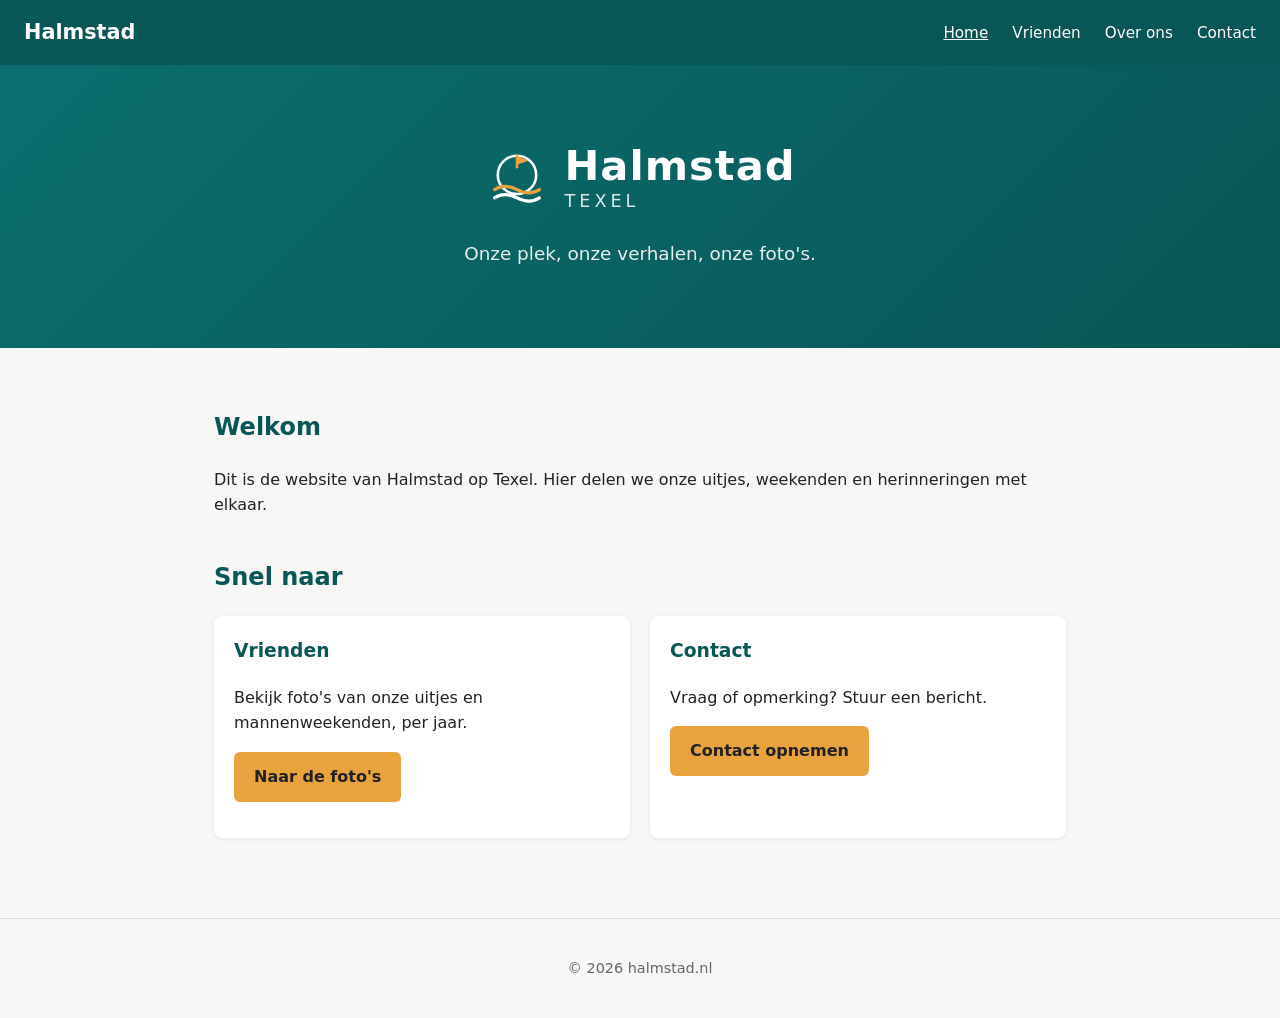
==== index.html @ b6048a02 "Eerste versie: Halmstad - Texel testsite" ====
<!DOCTYPE html>
<html lang="nl">
<head>
  <meta charset="UTF-8">
  <meta name="viewport" content="width=device-width, initial-scale=1.0">
  <title>Halmstad - Texel</title>
  <link rel="stylesheet" href="style.css">
</head>
<body>
  <nav>
    <a class="logo" href="index.html">Halmstad</a>
    <ul>
      <li><a class="actief" href="index.html">Home</a></li>
      <li><a href="vrienden.html">Vrienden</a></li>
      <li><a href="over.html">Over ons</a></li>
      <li><a href="contact.html">Contact</a></li>
    </ul>
  </nav>

  <header class="banner">
    <div class="logo-groot">
      <svg viewBox="0 0 100 100" fill="none" xmlns="http://www.w3.org/2000/svg">
        <circle cx="50" cy="42" r="30" stroke="white" stroke-width="4"/>
        <path d="M15 65 Q 30 55, 50 65 T 85 65" stroke="#e8a33d" stroke-width="5" stroke-linecap="round"/>
        <path d="M15 78 Q 30 68, 50 78 T 85 78" stroke="white" stroke-width="5" stroke-linecap="round"/>
        <line x1="50" y1="12" x2="50" y2="30" stroke="#e8a33d" stroke-width="4" stroke-linecap="round"/>
        <path d="M50 12 L 68 20 L 50 26 Z" fill="#e8a33d"/>
      </svg>
      <div class="logo-tekst">
        <div class="naam">Halmstad</div>
        <div class="plek">Texel</div>
      </div>
    </div>
    <p class="tagline">Onze plek, onze verhalen, onze foto's.</p>
  </header>

  <main>
    <section>
      <h2>Welkom</h2>
      <p>Dit is de website van Halmstad op Texel. Hier delen we onze uitjes, weekenden en herinneringen met elkaar.</p>
    </section>

    <section>
      <h2>Snel naar</h2>
      <div class="kaarten">
        <div class="kaart">
          <h3>Vrienden</h3>
          <p>Bekijk foto's van onze uitjes en mannenweekenden, per jaar.</p>
          <p><a class="knop" href="vrienden.html">Naar de foto's</a></p>
        </div>
        <div class="kaart">
          <h3>Contact</h3>
          <p>Vraag of opmerking? Stuur een bericht.</p>
          <p><a class="knop" href="contact.html">Contact opnemen</a></p>
        </div>
      </div>
    </section>
  </main>

  <footer>
    <p>&copy; 2026 halmstad.nl</p>
  </footer>

  <script src="script.js"></script>
</body>
</html>
---- style.css ----
:root {
  --kleur-hoofd: #0b6e6e;
  --kleur-hoofd-donker: #095656;
  --kleur-accent: #e8a33d;
  --kleur-achtergrond: #f7f7f5;
  --kleur-kaart: #ffffff;
  --kleur-tekst: #222;
  --kleur-tekst-licht: #666;
}

* {
  box-sizing: border-box;
}

body {
  margin: 0;
  font-family: system-ui, Arial, sans-serif;
  background: var(--kleur-achtergrond);
  color: var(--kleur-tekst);
  line-height: 1.6;
}

/* Navigatie */
nav {
  background: var(--kleur-hoofd-donker);
  padding: 1rem 1.5rem;
  display: flex;
  justify-content: space-between;
  align-items: center;
  flex-wrap: wrap;
}

nav .logo {
  color: white;
  font-weight: bold;
  font-size: 1.3rem;
  text-decoration: none;
}

nav ul {
  list-style: none;
  display: flex;
  gap: 1.5rem;
  margin: 0;
  padding: 0;
}

nav a {
  color: white;
  text-decoration: none;
  font-size: 0.95rem;
}

nav a:hover,
nav a.actief {
  text-decoration: underline;
}

/* Grote banner met logo op de homepage */
header.banner {
  background: linear-gradient(135deg, var(--kleur-hoofd), var(--kleur-hoofd-donker));
  color: white;
  padding: 5rem 1.5rem;
  text-align: center;
}

.logo-groot {
  display: inline-flex;
  align-items: center;
  gap: 1rem;
  margin-bottom: 1rem;
}

.logo-groot svg {
  width: 64px;
  height: 64px;
}

.logo-groot .logo-tekst {
  text-align: left;
}

.logo-groot .logo-tekst .naam {
  font-size: 2.6rem;
  font-weight: 800;
  letter-spacing: 1px;
  line-height: 1;
}

.logo-groot .logo-tekst .plek {
  font-size: 1.1rem;
  letter-spacing: 4px;
  opacity: 0.85;
  text-transform: uppercase;
}

header.banner p.tagline {
  margin: 0.5rem 0 0 0;
  font-size: 1.15rem;
  opacity: 0.9;
}

/* Kleinere hero voor overige pagina's */
header.hero {
  background: linear-gradient(135deg, var(--kleur-hoofd), var(--kleur-hoofd-donker));
  color: white;
  padding: 3.5rem 1.5rem;
  text-align: center;
}

header.hero h1 {
  margin: 0 0 0.5rem 0;
  font-size: 2.2rem;
}

header.hero p {
  margin: 0;
  font-size: 1.05rem;
  opacity: 0.9;
}

main {
  max-width: 900px;
  margin: 0 auto;
  padding: 2.5rem 1.5rem;
}

section {
  margin-bottom: 2.5rem;
}

h2 {
  color: var(--kleur-hoofd-donker);
}

.kaarten {
  display: grid;
  grid-template-columns: repeat(auto-fit, minmax(200px, 1fr));
  gap: 1.25rem;
}

.kaart {
  background: var(--kleur-kaart);
  border-radius: 8px;
  padding: 1.25rem;
  box-shadow: 0 1px 4px rgba(0, 0, 0, 0.08);
}

.kaart h3 {
  margin-top: 0;
  color: var(--kleur-hoofd-donker);
}

button,
.knop {
  background: var(--kleur-accent);
  color: #222;
  border: none;
  padding: 0.75rem 1.25rem;
  border-radius: 6px;
  font-size: 1rem;
  cursor: pointer;
  text-decoration: none;
  display: inline-block;
  font-weight: 600;
}

button:hover,
.knop:hover {
  opacity: 0.9;
}

form {
  display: flex;
  flex-direction: column;
  gap: 1rem;
  max-width: 450px;
}

label {
  font-weight: 600;
  font-size: 0.9rem;
}

input,
textarea {
  padding: 0.6rem;
  border: 1px solid #ccc;
  border-radius: 6px;
  font-family: inherit;
  font-size: 1rem;
}

footer {
  text-align: center;
  padding: 1.5rem;
  color: var(--kleur-tekst-licht);
  font-size: 0.9rem;
  border-top: 1px solid #e0e0e0;
}

/* Vriendenpagina: jaar- en uitje-indeling */
.jaar-blok {
  margin-bottom: 3rem;
}

.jaar-blok > h2 {
  border-bottom: 2px solid var(--kleur-accent);
  padding-bottom: 0.4rem;
}

.uitje-blok {
  margin-bottom: 2rem;
}

.uitje-blok h3 {
  margin-bottom: 0.75rem;
  color: var(--kleur-tekst);
}

.foto-grid {
  display: grid;
  grid-template-columns: repeat(auto-fill, minmax(140px, 1fr));
  gap: 0.75rem;
}

.foto-plaats {
  aspect-ratio: 1 / 1;
  border: 2px dashed #bbb;
  border-radius: 8px;
  display: flex;
  align-items: center;
  justify-content: center;
  text-align: center;
  color: #999;
  font-size: 0.85rem;
  padding: 0.5rem;
  background: #fafafa;
}

.uitleg-blok {
  background: #eef7f7;
  border-left: 4px solid var(--kleur-hoofd);
  padding: 1rem 1.25rem;
  border-radius: 6px;
  font-size: 0.95rem;
}

@media (max-width: 500px) {
  nav {
    flex-direction: column;
    gap: 0.75rem;
  }
  header.hero h1 {
    font-size: 1.8rem;
  }
  .logo-groot {
    flex-direction: column;
    text-align: center;
  }
  .logo-groot .logo-tekst {
    text-align: center;
  }
  .logo-groot .logo-tekst .naam {
    font-size: 2rem;
  }
}
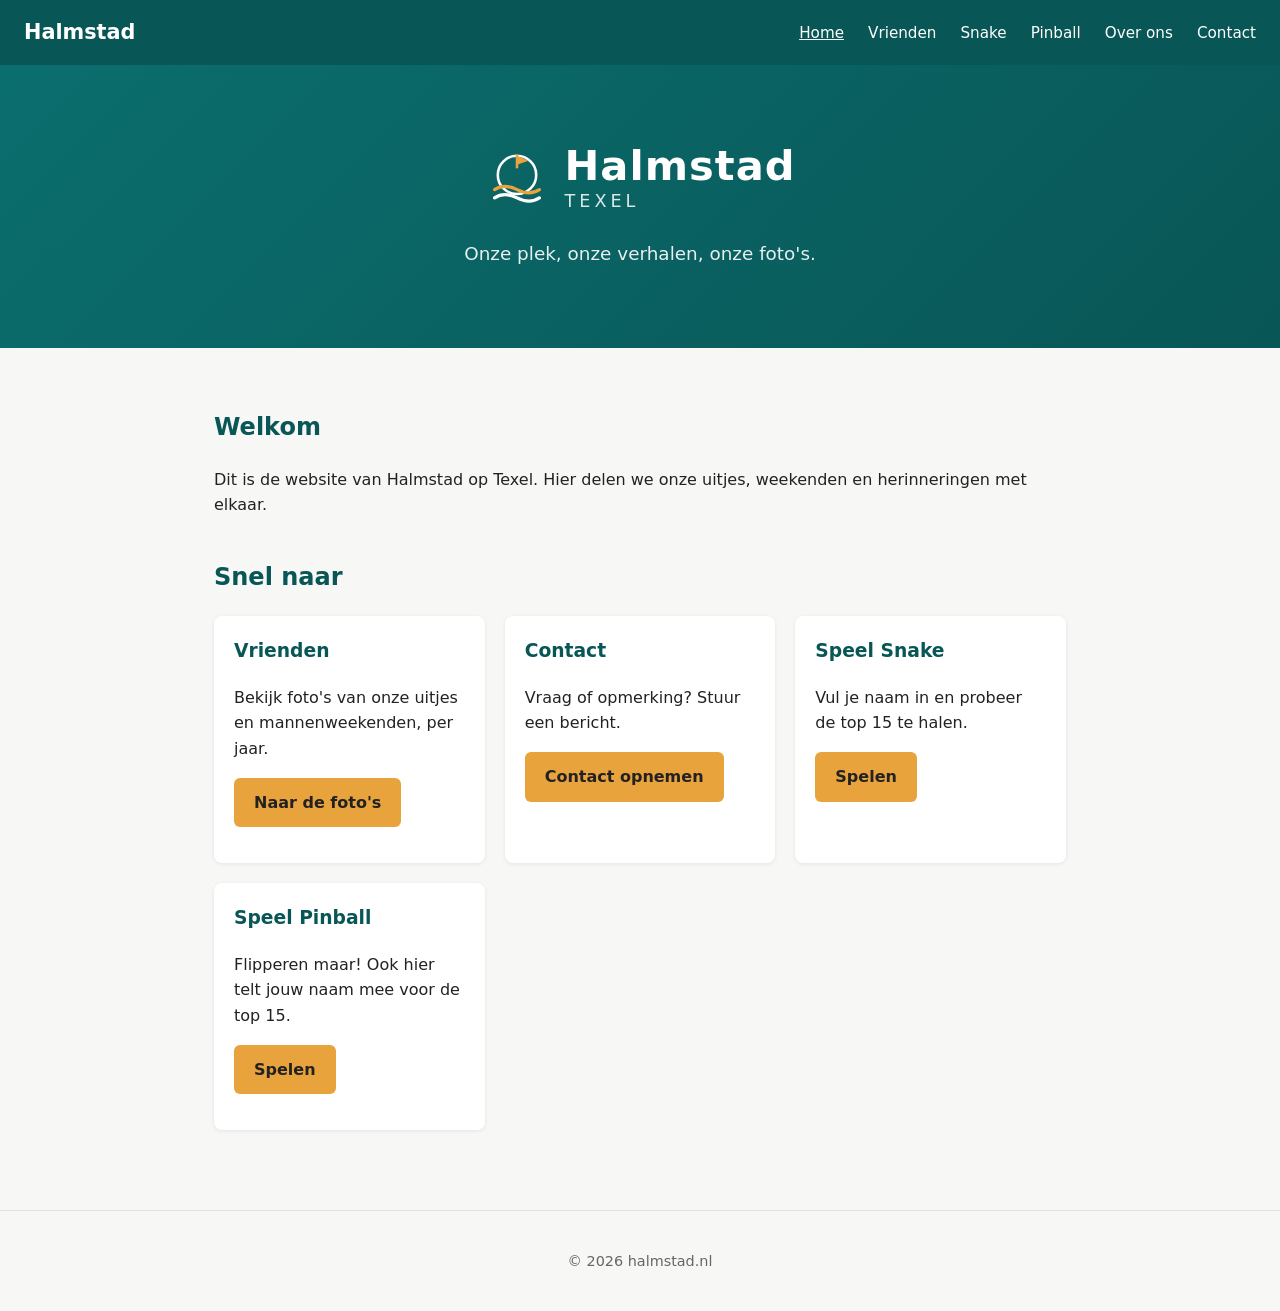
==== commit 6f86f5f2: "Snake en Pinball toegevoegd met naam-invoer en top 15 scorebord" ====
--- a/index.html
+++ b/index.html
@@ -12,6 +12,8 @@
     <ul>
       <li><a class="actief" href="index.html">Home</a></li>
       <li><a href="vrienden.html">Vrienden</a></li>
+      <li><a href="Snake/index.html">Snake</a></li>
+      <li><a href="Pinball/index.html">Pinball</a></li>
       <li><a href="over.html">Over ons</a></li>
       <li><a href="contact.html">Contact</a></li>
     </ul>
@@ -53,6 +55,16 @@
           <p>Vraag of opmerking? Stuur een bericht.</p>
           <p><a class="knop" href="contact.html">Contact opnemen</a></p>
         </div>
+        <div class="kaart">
+          <h3>Speel Snake</h3>
+          <p>Vul je naam in en probeer de top 15 te halen.</p>
+          <p><a class="knop" href="Snake/index.html">Spelen</a></p>
+        </div>
+        <div class="kaart">
+          <h3>Speel Pinball</h3>
+          <p>Flipperen maar! Ook hier telt jouw naam mee voor de top 15.</p>
+          <p><a class="knop" href="Pinball/index.html">Spelen</a></p>
+        </div>
       </div>
     </section>
   </main>
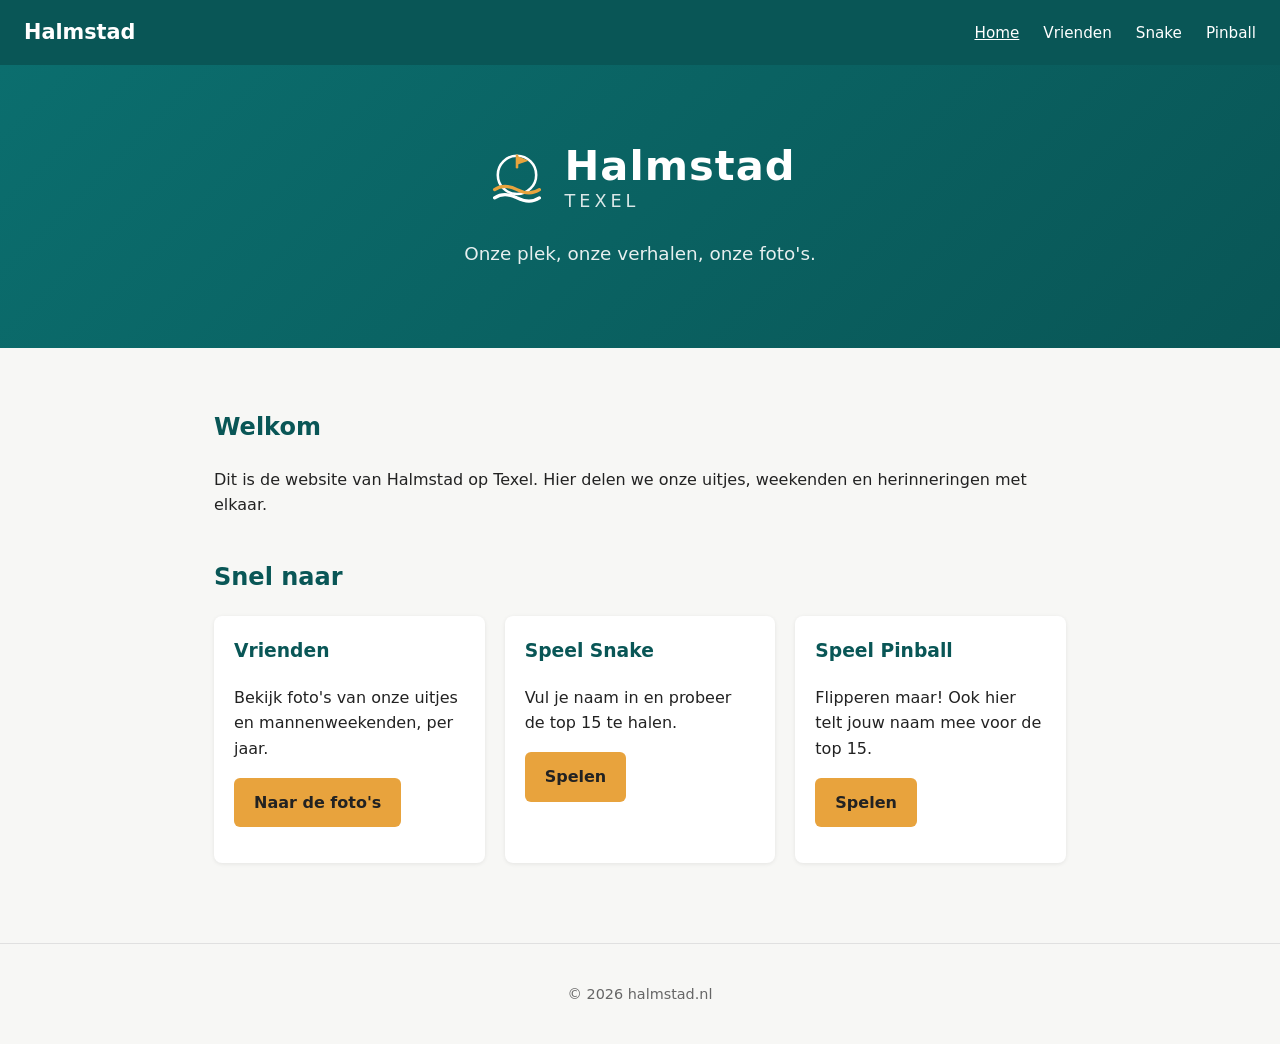
==== commit 787616d7: "Over ons en Contact niet meer zichtbaar in navigatie" ====
--- a/index.html
+++ b/index.html
@@ -14,8 +14,6 @@
       <li><a href="vrienden.html">Vrienden</a></li>
       <li><a href="Snake/index.html">Snake</a></li>
       <li><a href="Pinball/index.html">Pinball</a></li>
-      <li><a href="over.html">Over ons</a></li>
-      <li><a href="contact.html">Contact</a></li>
     </ul>
   </nav>
 
@@ -51,11 +49,6 @@
           <p><a class="knop" href="vrienden.html">Naar de foto's</a></p>
         </div>
         <div class="kaart">
-          <h3>Contact</h3>
-          <p>Vraag of opmerking? Stuur een bericht.</p>
-          <p><a class="knop" href="contact.html">Contact opnemen</a></p>
-        </div>
-        <div class="kaart">
           <h3>Speel Snake</h3>
           <p>Vul je naam in en probeer de top 15 te halen.</p>
           <p><a class="knop" href="Snake/index.html">Spelen</a></p>
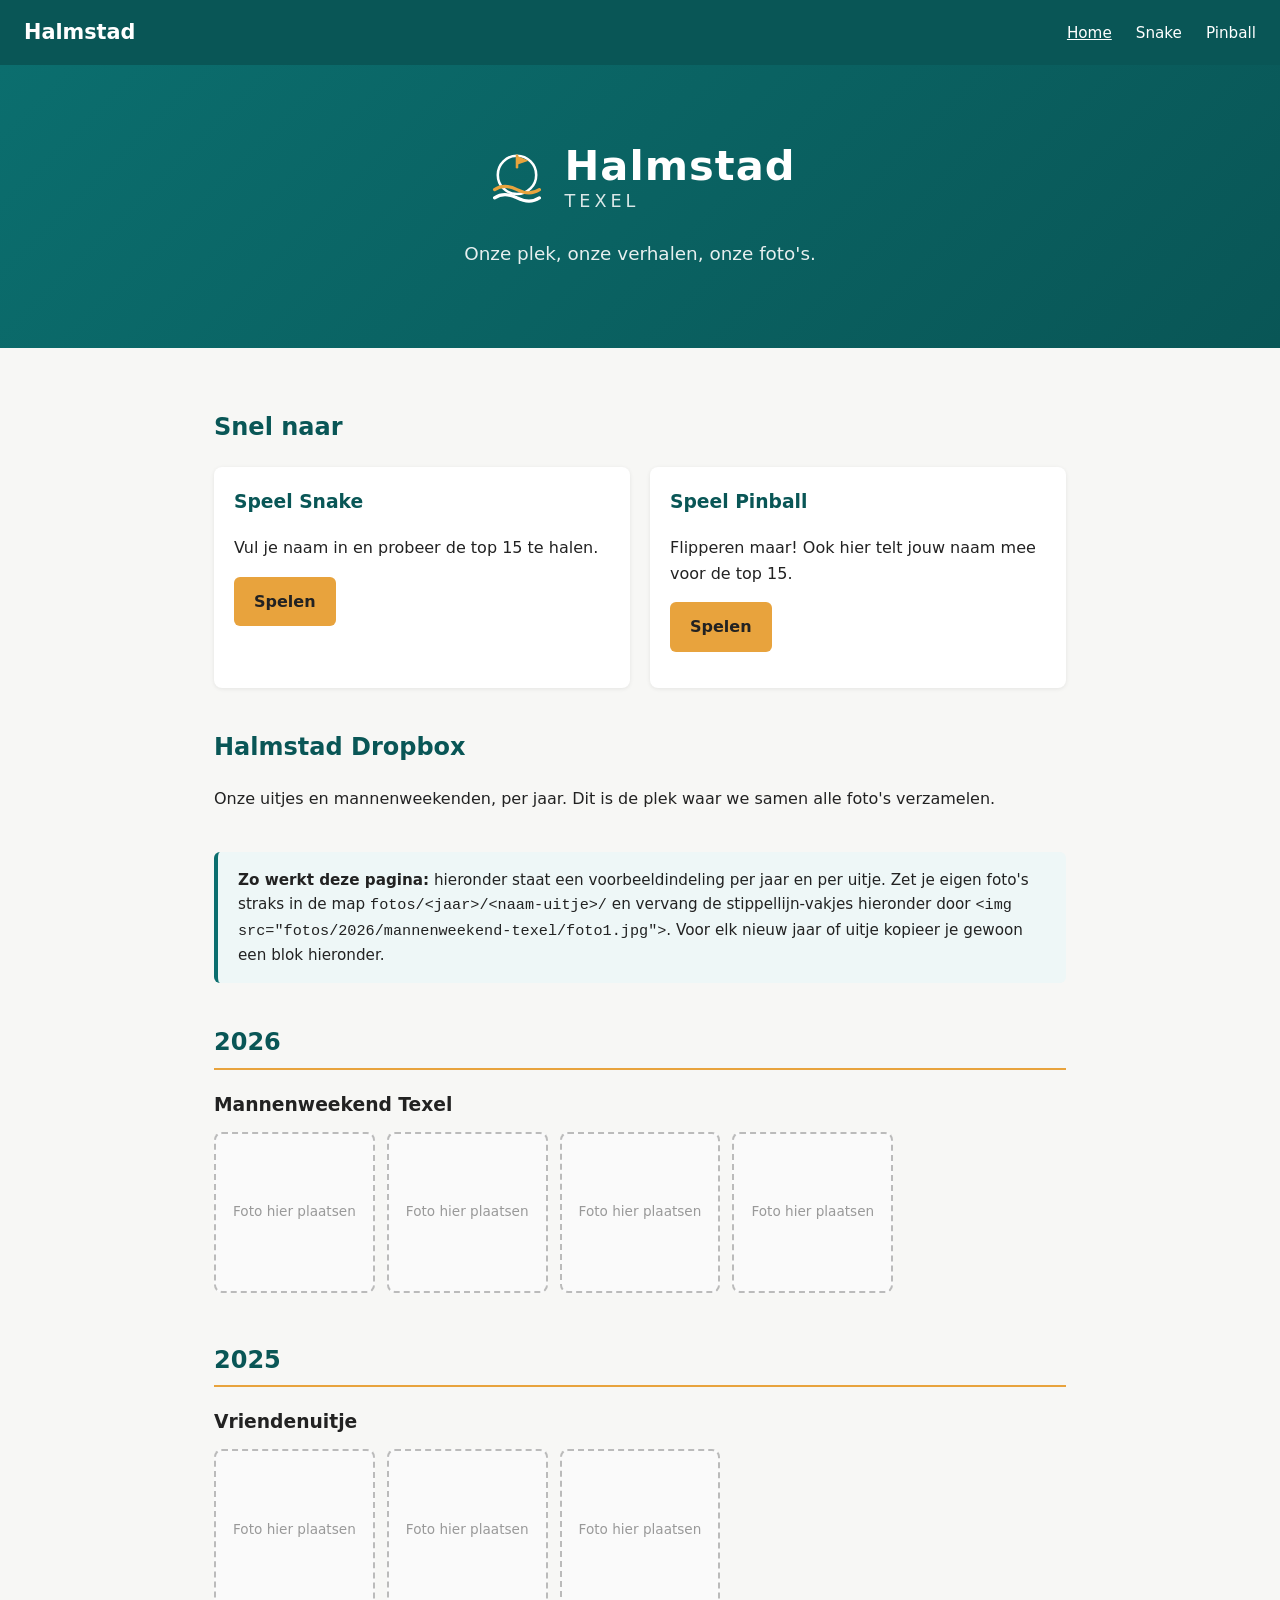
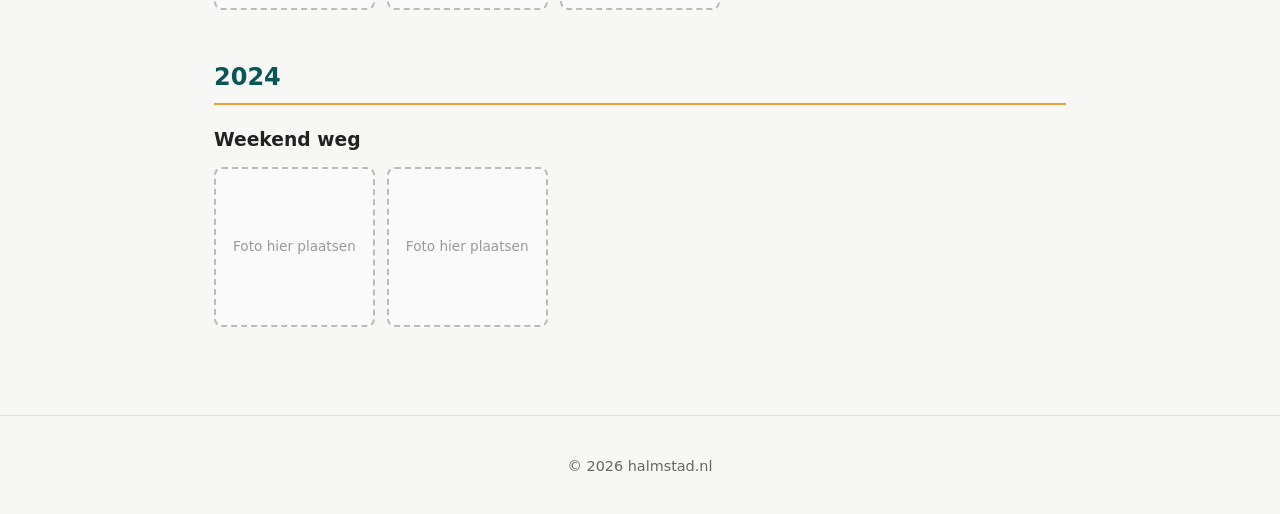
==== commit 8f3df6cb: "Home en Vrienden samengevoegd tot Halmstad Dropbox" ====
--- a/index.html
+++ b/index.html
@@ -11,7 +11,6 @@
     <a class="logo" href="index.html">Halmstad</a>
     <ul>
       <li><a class="actief" href="index.html">Home</a></li>
-      <li><a href="vrienden.html">Vrienden</a></li>
       <li><a href="Snake/index.html">Snake</a></li>
       <li><a href="Pinball/index.html">Pinball</a></li>
     </ul>
@@ -36,18 +35,8 @@
 
   <main>
     <section>
-      <h2>Welkom</h2>
-      <p>Dit is de website van Halmstad op Texel. Hier delen we onze uitjes, weekenden en herinneringen met elkaar.</p>
-    </section>
-
-    <section>
       <h2>Snel naar</h2>
       <div class="kaarten">
-        <div class="kaart">
-          <h3>Vrienden</h3>
-          <p>Bekijk foto's van onze uitjes en mannenweekenden, per jaar.</p>
-          <p><a class="knop" href="vrienden.html">Naar de foto's</a></p>
-        </div>
         <div class="kaart">
           <h3>Speel Snake</h3>
           <p>Vul je naam in en probeer de top 15 te halen.</p>
@@ -60,6 +49,57 @@
         </div>
       </div>
     </section>
+
+    <section>
+      <h2>Halmstad Dropbox</h2>
+      <p>Onze uitjes en mannenweekenden, per jaar. Dit is de plek waar we samen alle foto's verzamelen.</p>
+    </section>
+
+    <section class="uitleg-blok">
+      <strong>Zo werkt deze pagina:</strong> hieronder staat een voorbeeldindeling per jaar en per uitje.
+      Zet je eigen foto's straks in de map <code>fotos/&lt;jaar&gt;/&lt;naam-uitje&gt;/</code> en vervang
+      de stippellijn-vakjes hieronder door <code>&lt;img src="fotos/2026/mannenweekend-texel/foto1.jpg"&gt;</code>.
+      Voor elk nieuw jaar of uitje kopieer je gewoon een blok hieronder.
+    </section>
+
+    <div class="jaar-blok">
+      <h2>2026</h2>
+
+      <div class="uitje-blok">
+        <h3>Mannenweekend Texel</h3>
+        <div class="foto-grid">
+          <div class="foto-plaats">Foto hier plaatsen</div>
+          <div class="foto-plaats">Foto hier plaatsen</div>
+          <div class="foto-plaats">Foto hier plaatsen</div>
+          <div class="foto-plaats">Foto hier plaatsen</div>
+        </div>
+      </div>
+    </div>
+
+    <div class="jaar-blok">
+      <h2>2025</h2>
+
+      <div class="uitje-blok">
+        <h3>Vriendenuitje</h3>
+        <div class="foto-grid">
+          <div class="foto-plaats">Foto hier plaatsen</div>
+          <div class="foto-plaats">Foto hier plaatsen</div>
+          <div class="foto-plaats">Foto hier plaatsen</div>
+        </div>
+      </div>
+    </div>
+
+    <div class="jaar-blok">
+      <h2>2024</h2>
+
+      <div class="uitje-blok">
+        <h3>Weekend weg</h3>
+        <div class="foto-grid">
+          <div class="foto-plaats">Foto hier plaatsen</div>
+          <div class="foto-plaats">Foto hier plaatsen</div>
+        </div>
+      </div>
+    </div>
   </main>
 
   <footer>
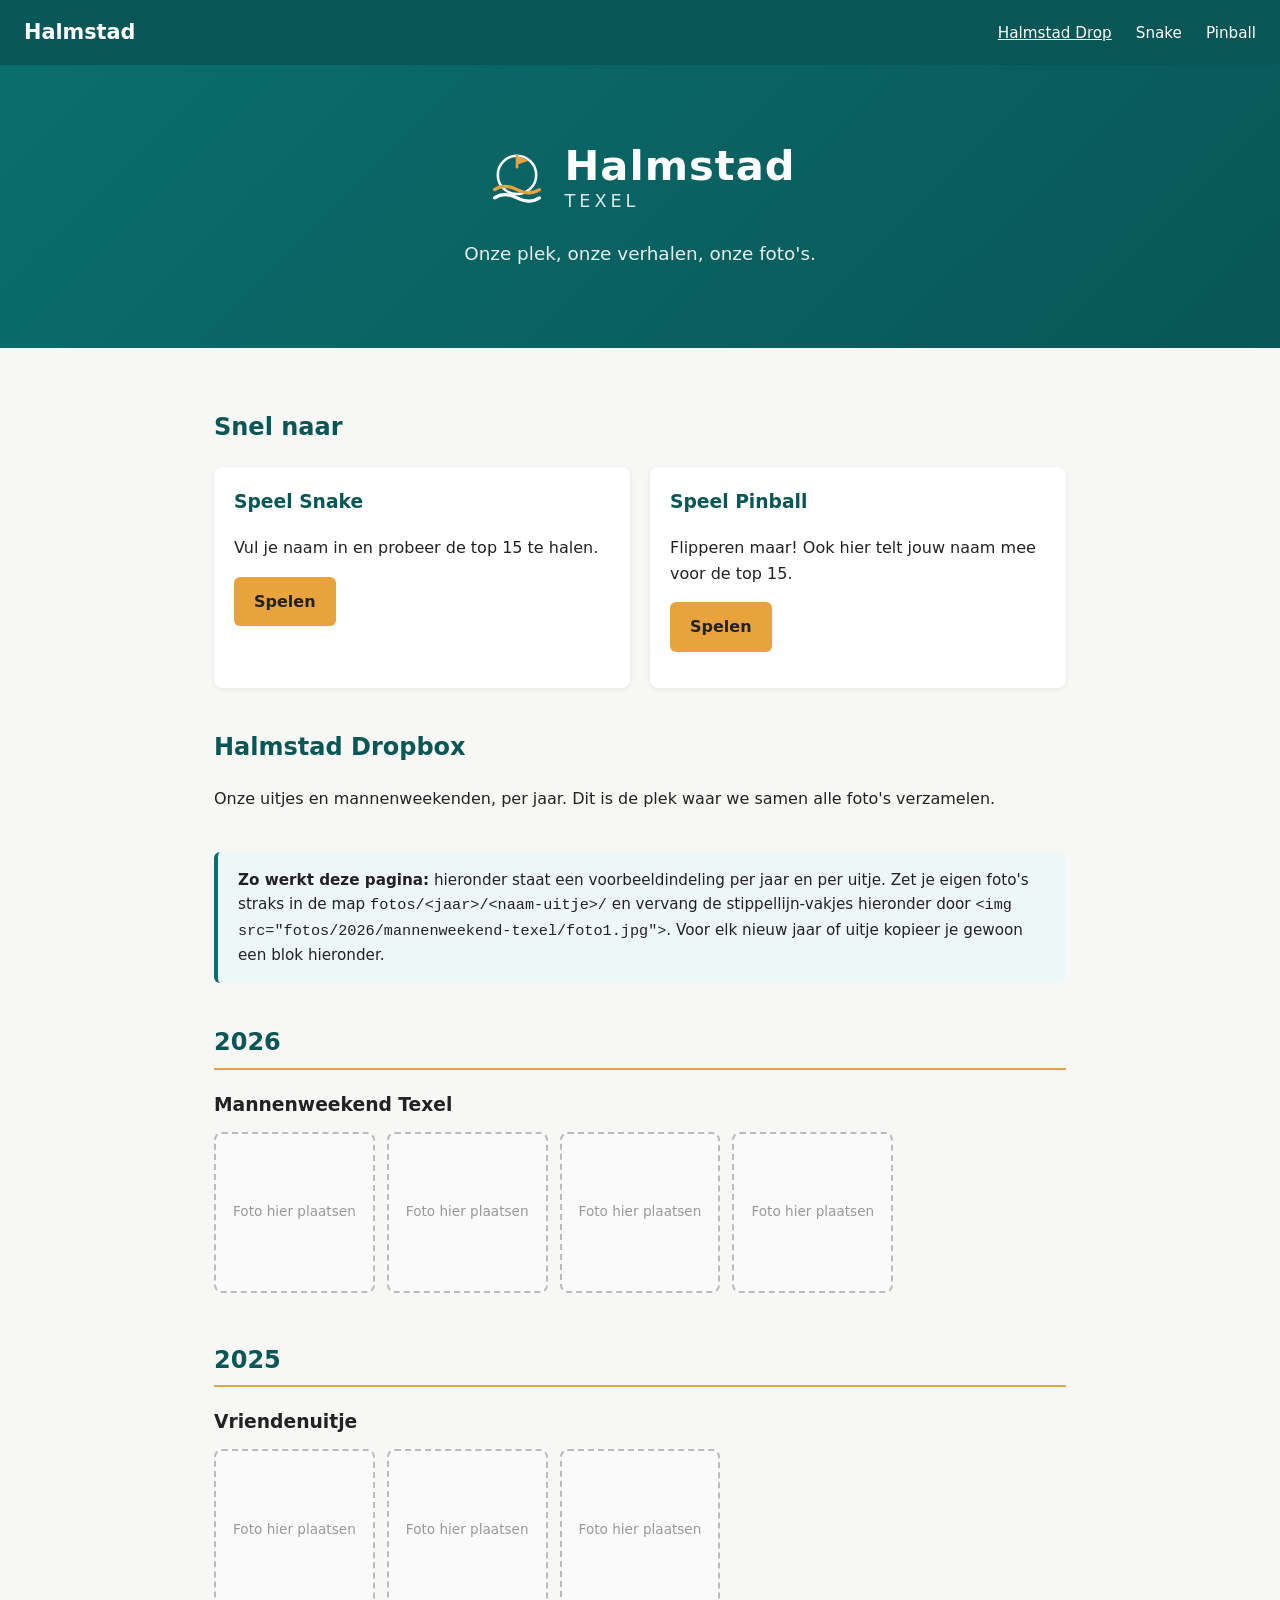
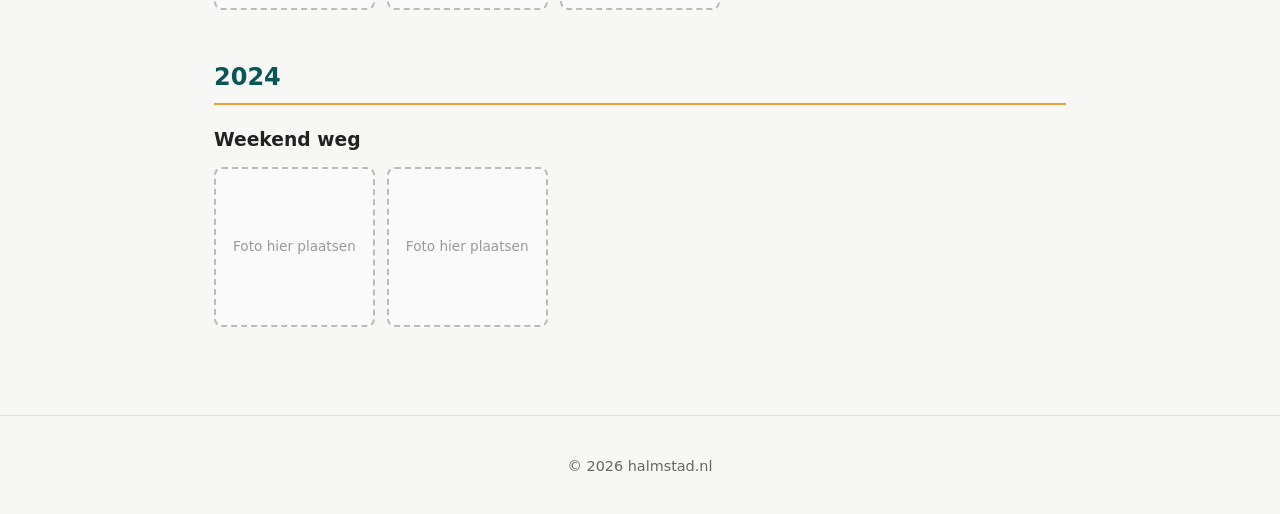
==== commit 03d5f0ed: "Home-knop hernoemd naar Halmstad Drop; Snake-scorebord naast speelveld en bredere pagina zoals Pinba" ====
--- a/index.html
+++ b/index.html
@@ -10,7 +10,7 @@
   <nav>
     <a class="logo" href="index.html">Halmstad</a>
     <ul>
-      <li><a class="actief" href="index.html">Home</a></li>
+      <li><a class="actief" href="index.html">Halmstad Drop</a></li>
       <li><a href="Snake/index.html">Snake</a></li>
       <li><a href="Pinball/index.html">Pinball</a></li>
     </ul>
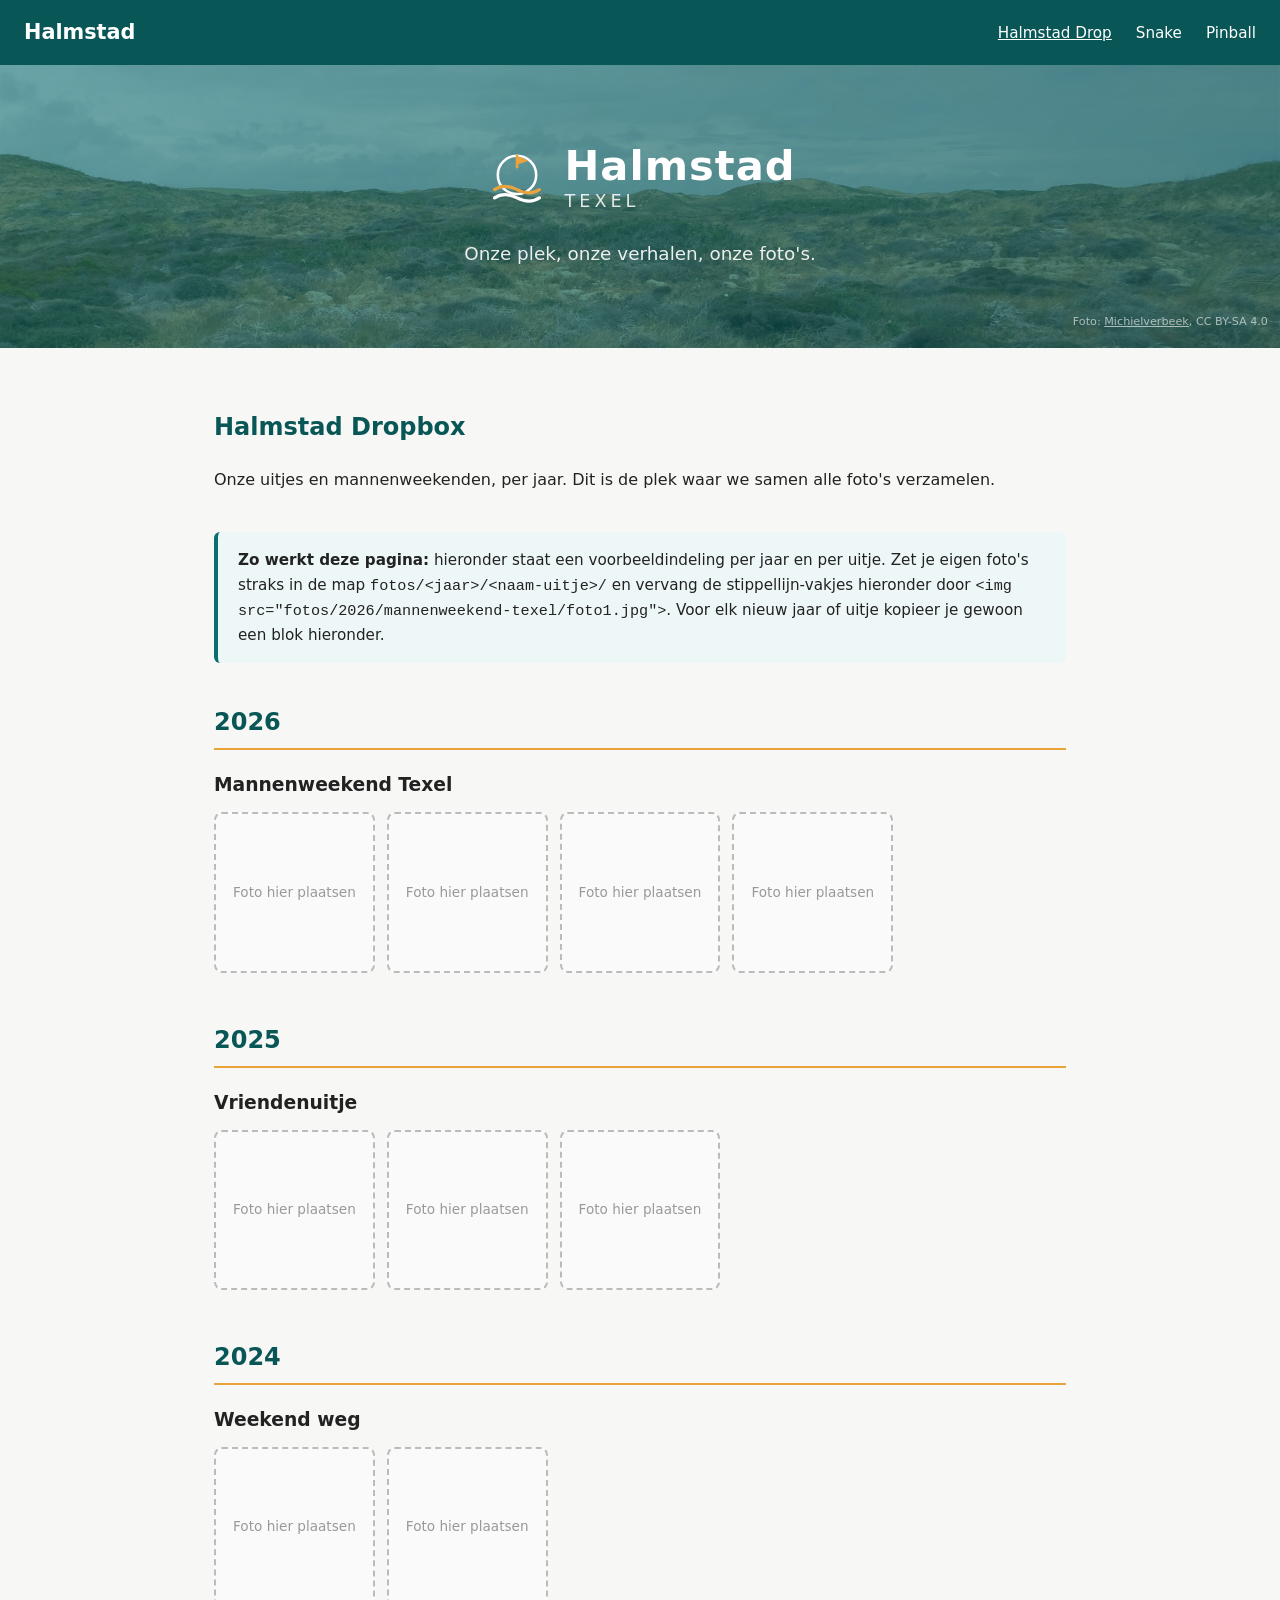
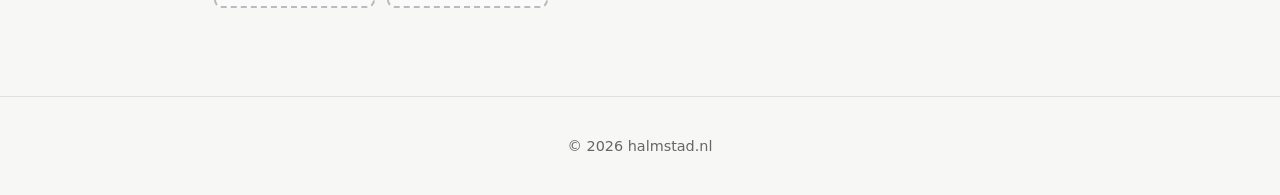
==== commit 7af20584: "Snel naar verwijderd van homepage; gratis Texelse duinfoto (CC BY-SA) als banner-achtergrond" ====
--- a/index.html
+++ b/index.html
@@ -31,25 +31,10 @@
       </div>
     </div>
     <p class="tagline">Onze plek, onze verhalen, onze foto's.</p>
+    <p class="foto-credit">Foto: <a href="https://commons.wikimedia.org/wiki/File:Nationaal_Park_Duinen_van_Texel,_duingebied_richting_Strandpaal_12_IMG_6337_2020-06-08_13.08.jpg" target="_blank" rel="noopener">Michielverbeek</a>, CC BY-SA 4.0</p>
   </header>
 
   <main>
-    <section>
-      <h2>Snel naar</h2>
-      <div class="kaarten">
-        <div class="kaart">
-          <h3>Speel Snake</h3>
-          <p>Vul je naam in en probeer de top 15 te halen.</p>
-          <p><a class="knop" href="Snake/index.html">Spelen</a></p>
-        </div>
-        <div class="kaart">
-          <h3>Speel Pinball</h3>
-          <p>Flipperen maar! Ook hier telt jouw naam mee voor de top 15.</p>
-          <p><a class="knop" href="Pinball/index.html">Spelen</a></p>
-        </div>
-      </div>
-    </section>
-
     <section>
       <h2>Halmstad Dropbox</h2>
       <p>Onze uitjes en mannenweekenden, per jaar. Dit is de plek waar we samen alle foto's verzamelen.</p>
--- a/style.css
+++ b/style.css
@@ -58,10 +58,25 @@
 
 /* Grote banner met logo op de homepage */
 header.banner {
-  background: linear-gradient(135deg, var(--kleur-hoofd), var(--kleur-hoofd-donker));
+  background-image: linear-gradient(135deg, rgba(11, 110, 110, 0.55), rgba(9, 86, 86, 0.65)), url("images/texel-banner.jpg");
+  background-size: cover;
+  background-position: center 30%;
   color: white;
   padding: 5rem 1.5rem;
   text-align: center;
+  position: relative;
+}
+
+header.banner .foto-credit {
+  position: absolute;
+  right: 0.75rem;
+  bottom: 0.4rem;
+  font-size: 0.7rem;
+  color: rgba(255, 255, 255, 0.6);
+}
+
+header.banner .foto-credit a {
+  color: inherit;
 }
 
 .logo-groot {
